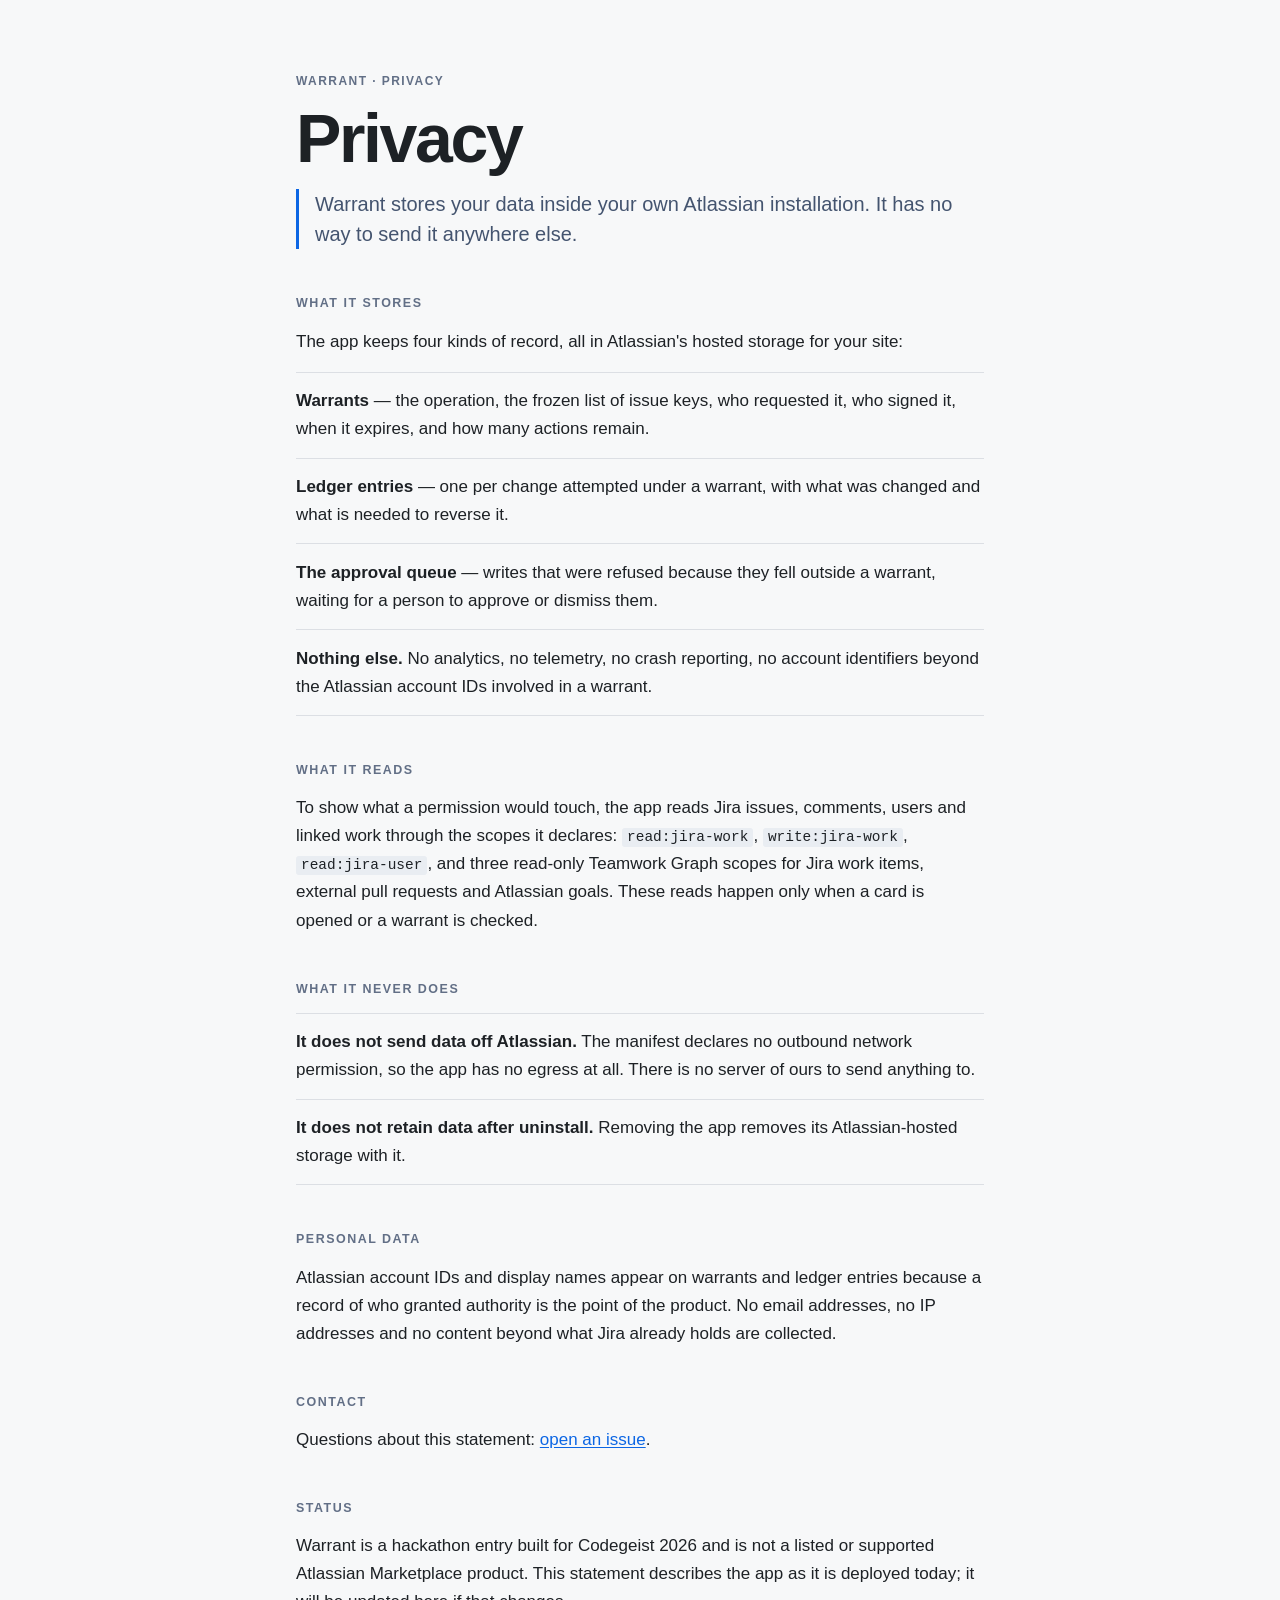
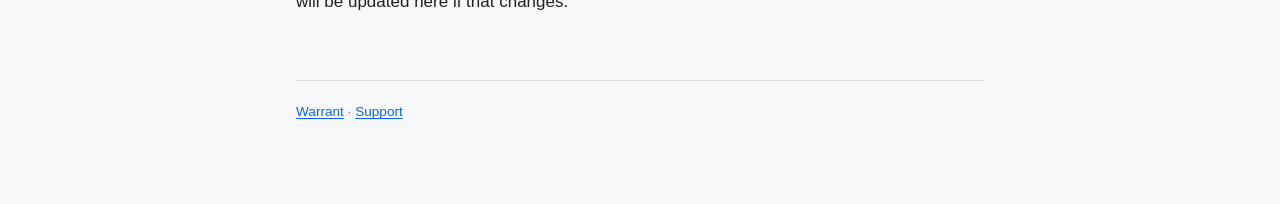
==== privacy.html @ d16f1e7d "Add the public page and privacy statement for Warrant Two static pages and one stylesheet. The app n" ====
<!doctype html>
<html lang="en">
  <head>
    <meta charset="utf-8" />
    <meta name="viewport" content="width=device-width, initial-scale=1" />
    <title>Warrant — privacy statement</title>
    <meta
      name="description"
      content="What the Warrant Forge app stores, where it stores it, and what it never does."
    />
    <link rel="stylesheet" href="style.css" />
  </head>
  <body>
    <main>
      <p class="kicker">Warrant · privacy</p>
      <h1>Privacy</h1>
      <p class="lede">
        Warrant stores your data inside your own Atlassian installation. It has no way to send it
        anywhere else.
      </p>

      <h2>What it stores</h2>
      <p>The app keeps four kinds of record, all in Atlassian's hosted storage for your site:</p>
      <ul class="points">
        <li>
          <strong>Warrants</strong> — the operation, the frozen list of issue keys, who requested
          it, who signed it, when it expires, and how many actions remain.
        </li>
        <li>
          <strong>Ledger entries</strong> — one per change attempted under a warrant, with what was
          changed and what is needed to reverse it.
        </li>
        <li>
          <strong>The approval queue</strong> — writes that were refused because they fell outside
          a warrant, waiting for a person to approve or dismiss them.
        </li>
        <li>
          <strong>Nothing else.</strong> No analytics, no telemetry, no crash reporting, no account
          identifiers beyond the Atlassian account IDs involved in a warrant.
        </li>
      </ul>

      <h2>What it reads</h2>
      <p>
        To show what a permission would touch, the app reads Jira issues, comments, users and
        linked work through the scopes it declares: <code>read:jira-work</code>,
        <code>write:jira-work</code>, <code>read:jira-user</code>, and three read-only Teamwork
        Graph scopes for Jira work items, external pull requests and Atlassian goals. These reads
        happen only when a card is opened or a warrant is checked.
      </p>

      <h2>What it never does</h2>
      <ul class="points">
        <li>
          <strong>It does not send data off Atlassian.</strong> The manifest declares no outbound
          network permission, so the app has no egress at all. There is no server of ours to send
          anything to.
        </li>
        <li>
          <strong>It does not retain data after uninstall.</strong> Removing the app removes its
          Atlassian-hosted storage with it.
        </li>
      </ul>

      <h2>Personal data</h2>
      <p>
        Atlassian account IDs and display names appear on warrants and ledger entries because a
        record of who granted authority is the point of the product. No email addresses, no IP
        addresses and no content beyond what Jira already holds are collected.
      </p>

      <h2>Contact</h2>
      <p>
        Questions about this statement:
        <a href="https://github.com/xarkgg/warrant-site/issues">open an issue</a>.
      </p>

      <h2>Status</h2>
      <p>
        Warrant is a hackathon entry built for Codegeist 2026 and is not a listed or supported
        Atlassian Marketplace product. This statement describes the app as it is deployed today; it
        will be updated here if that changes.
      </p>

      <footer>
        <p>
          <a href="index.html">Warrant</a> ·
          <a href="https://github.com/xarkgg/warrant-site/issues">Support</a>
        </p>
      </footer>
    </main>
  </body>
</html>
---- style.css ----
:root {
  --ground: #f7f8f9;
  --raised: #ffffff;
  --ink: #1d2125;
  --ink2: #44546f;
  --ink3: #626f86;
  --line: #dcdfe4;
  --accent: #0c66e4;
  --mono: ui-monospace, SFMono-Regular, "SF Mono", Menlo, Consolas, monospace;
}

* {
  box-sizing: border-box;
}

html {
  -webkit-text-size-adjust: 100%;
}

body {
  margin: 0;
  background: var(--ground);
  color: var(--ink);
  font: 400 17px/1.65 -apple-system, BlinkMacSystemFont, "Segoe UI", Roboto,
    "Helvetica Neue", sans-serif;
}

main {
  max-width: 46rem;
  margin: 0 auto;
  padding: 4.5rem 1.5rem 5rem;
}

.kicker {
  margin: 0 0 0.75rem;
  font-size: 0.75rem;
  font-weight: 700;
  letter-spacing: 0.12em;
  text-transform: uppercase;
  color: var(--ink3);
}

h1 {
  margin: 0;
  font-size: clamp(2.75rem, 9vw, 4.25rem);
  font-weight: 600;
  letter-spacing: -0.035em;
  line-height: 1;
}

.lede {
  margin: 1.1rem 0 2.25rem;
  padding-left: 1rem;
  border-left: 3px solid var(--accent);
  font-size: 1.25rem;
  line-height: 1.5;
  color: var(--ink2);
}

h2 {
  margin: 2.75rem 0 0.85rem;
  font-size: 0.78rem;
  font-weight: 700;
  letter-spacing: 0.12em;
  text-transform: uppercase;
  color: var(--ink3);
}

p {
  margin: 0 0 1rem;
}

a {
  color: var(--accent);
  text-underline-offset: 2px;
}

code {
  font-family: var(--mono);
  font-size: 0.85em;
  background: #e9edf2;
  padding: 0.1em 0.35em;
  border-radius: 3px;
}

.points,
.steps {
  margin: 0;
  padding: 0;
  list-style: none;
  border-top: 1px solid var(--line);
}

.points li,
.steps li {
  padding: 0.9rem 0;
  border-bottom: 1px solid var(--line);
}

.steps li {
  counter-increment: step;
}

.steps li::before {
  content: counter(step);
  display: inline-block;
  width: 1.6rem;
  font-family: var(--mono);
  font-size: 0.8rem;
  color: var(--ink3);
}

.steps li span {
  font-weight: 600;
}

ol.steps {
  counter-reset: step;
}

.install-line {
  margin: 1.4rem 0 0.9rem;
}

.button {
  display: inline-block;
  padding: 0.7rem 1.25rem;
  border: 1px solid var(--accent);
  border-radius: 6px;
  background: var(--accent);
  color: #fff;
  font-weight: 600;
  text-decoration: none;
}

.button[href="#install"] {
  background: var(--raised);
  border-color: var(--line);
  color: var(--ink3);
  font-weight: 400;
}

.small {
  font-size: 0.9rem;
  color: var(--ink2);
}

footer {
  margin-top: 4rem;
  padding-top: 1.25rem;
  border-top: 1px solid var(--line);
  font-size: 0.85rem;
  color: var(--ink3);
}

footer p {
  margin: 0;
}

@media (prefers-color-scheme: dark) {
  :root {
    --ground: #17181a;
    --raised: #1f2124;
    --ink: #e7e9ec;
    --ink2: #b9bfc8;
    --ink3: #8e96a1;
    --line: #2c2f34;
    --accent: #6aa1f7;
  }

  code {
    background: #24272b;
  }
}
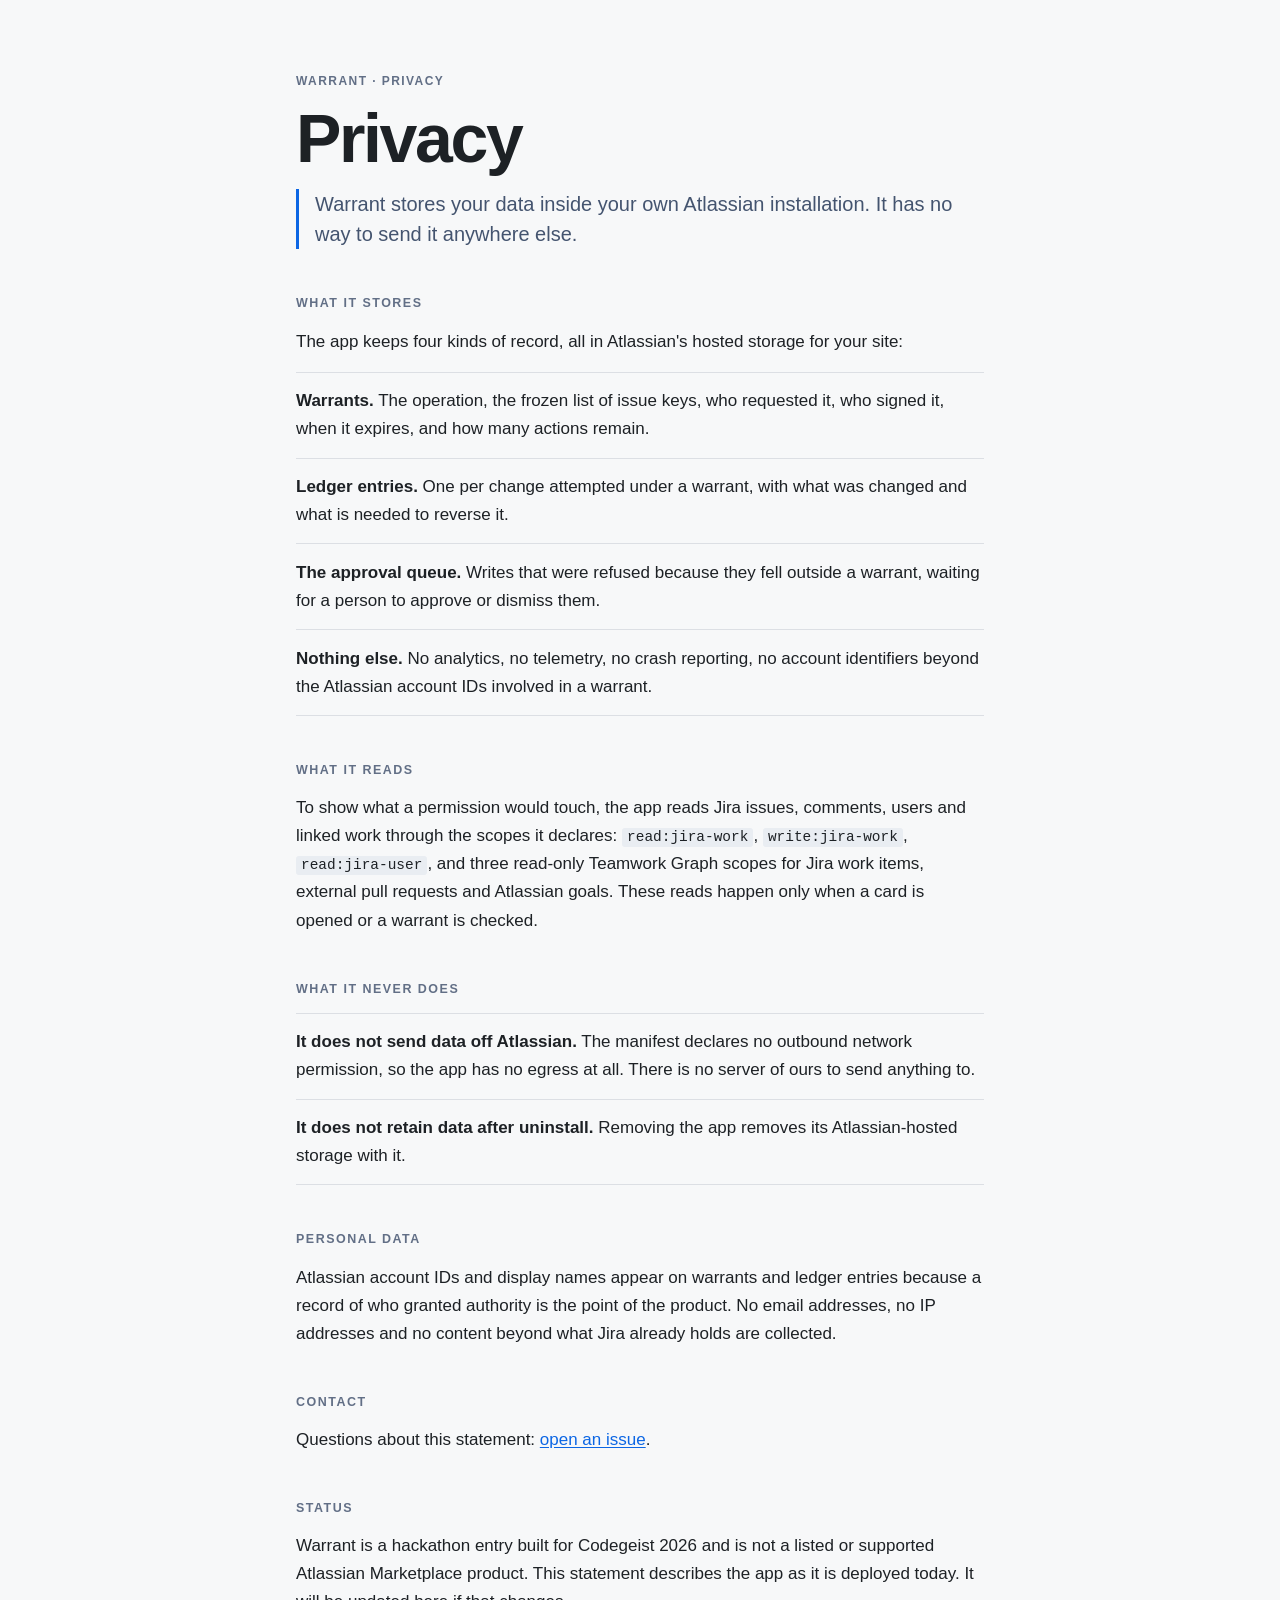
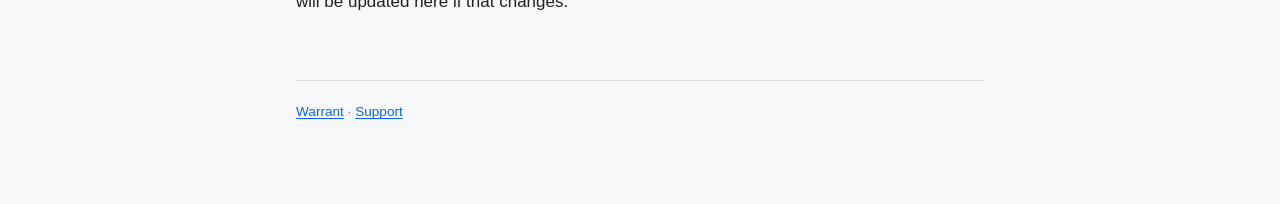
==== commit a368b220: "Rewrite the page copy to the house writing style" ====
--- a/privacy.html
+++ b/privacy.html
@@ -3,11 +3,12 @@
   <head>
     <meta charset="utf-8" />
     <meta name="viewport" content="width=device-width, initial-scale=1" />
-    <title>Warrant — privacy statement</title>
+    <title>Warrant: privacy statement</title>
     <meta
       name="description"
       content="What the Warrant Forge app stores, where it stores it, and what it never does."
     />
+    <link rel="icon" href="favicon.png" type="image/png" sizes="64x64" />
     <link rel="stylesheet" href="style.css" />
   </head>
   <body>
@@ -23,15 +24,15 @@
       <p>The app keeps four kinds of record, all in Atlassian's hosted storage for your site:</p>
       <ul class="points">
         <li>
-          <strong>Warrants</strong> — the operation, the frozen list of issue keys, who requested
+          <strong>Warrants.</strong> The operation, the frozen list of issue keys, who requested
           it, who signed it, when it expires, and how many actions remain.
         </li>
         <li>
-          <strong>Ledger entries</strong> — one per change attempted under a warrant, with what was
+          <strong>Ledger entries.</strong> One per change attempted under a warrant, with what was
           changed and what is needed to reverse it.
         </li>
         <li>
-          <strong>The approval queue</strong> — writes that were refused because they fell outside
+          <strong>The approval queue.</strong> Writes that were refused because they fell outside
           a warrant, waiting for a person to approve or dismiss them.
         </li>
         <li>
@@ -78,8 +79,8 @@
       <h2>Status</h2>
       <p>
         Warrant is a hackathon entry built for Codegeist 2026 and is not a listed or supported
-        Atlassian Marketplace product. This statement describes the app as it is deployed today; it
-        will be updated here if that changes.
+        Atlassian Marketplace product. This statement describes the app as it is deployed today.
+        It will be updated here if that changes.
       </p>
 
       <footer>
--- a/style.css
+++ b/style.css
@@ -29,6 +29,13 @@
   max-width: 46rem;
   margin: 0 auto;
   padding: 4.5rem 1.5rem 5rem;
+}
+
+.mark {
+  display: block;
+  width: 56px;
+  height: 56px;
+  margin: 0 0 1.5rem;
 }
 
 .kicker {
@@ -133,11 +140,8 @@
   text-decoration: none;
 }
 
-.button[href="#install"] {
-  background: var(--raised);
-  border-color: var(--line);
-  color: var(--ink3);
-  font-weight: 400;
+.button:hover {
+  filter: brightness(0.92);
 }
 
 .small {
